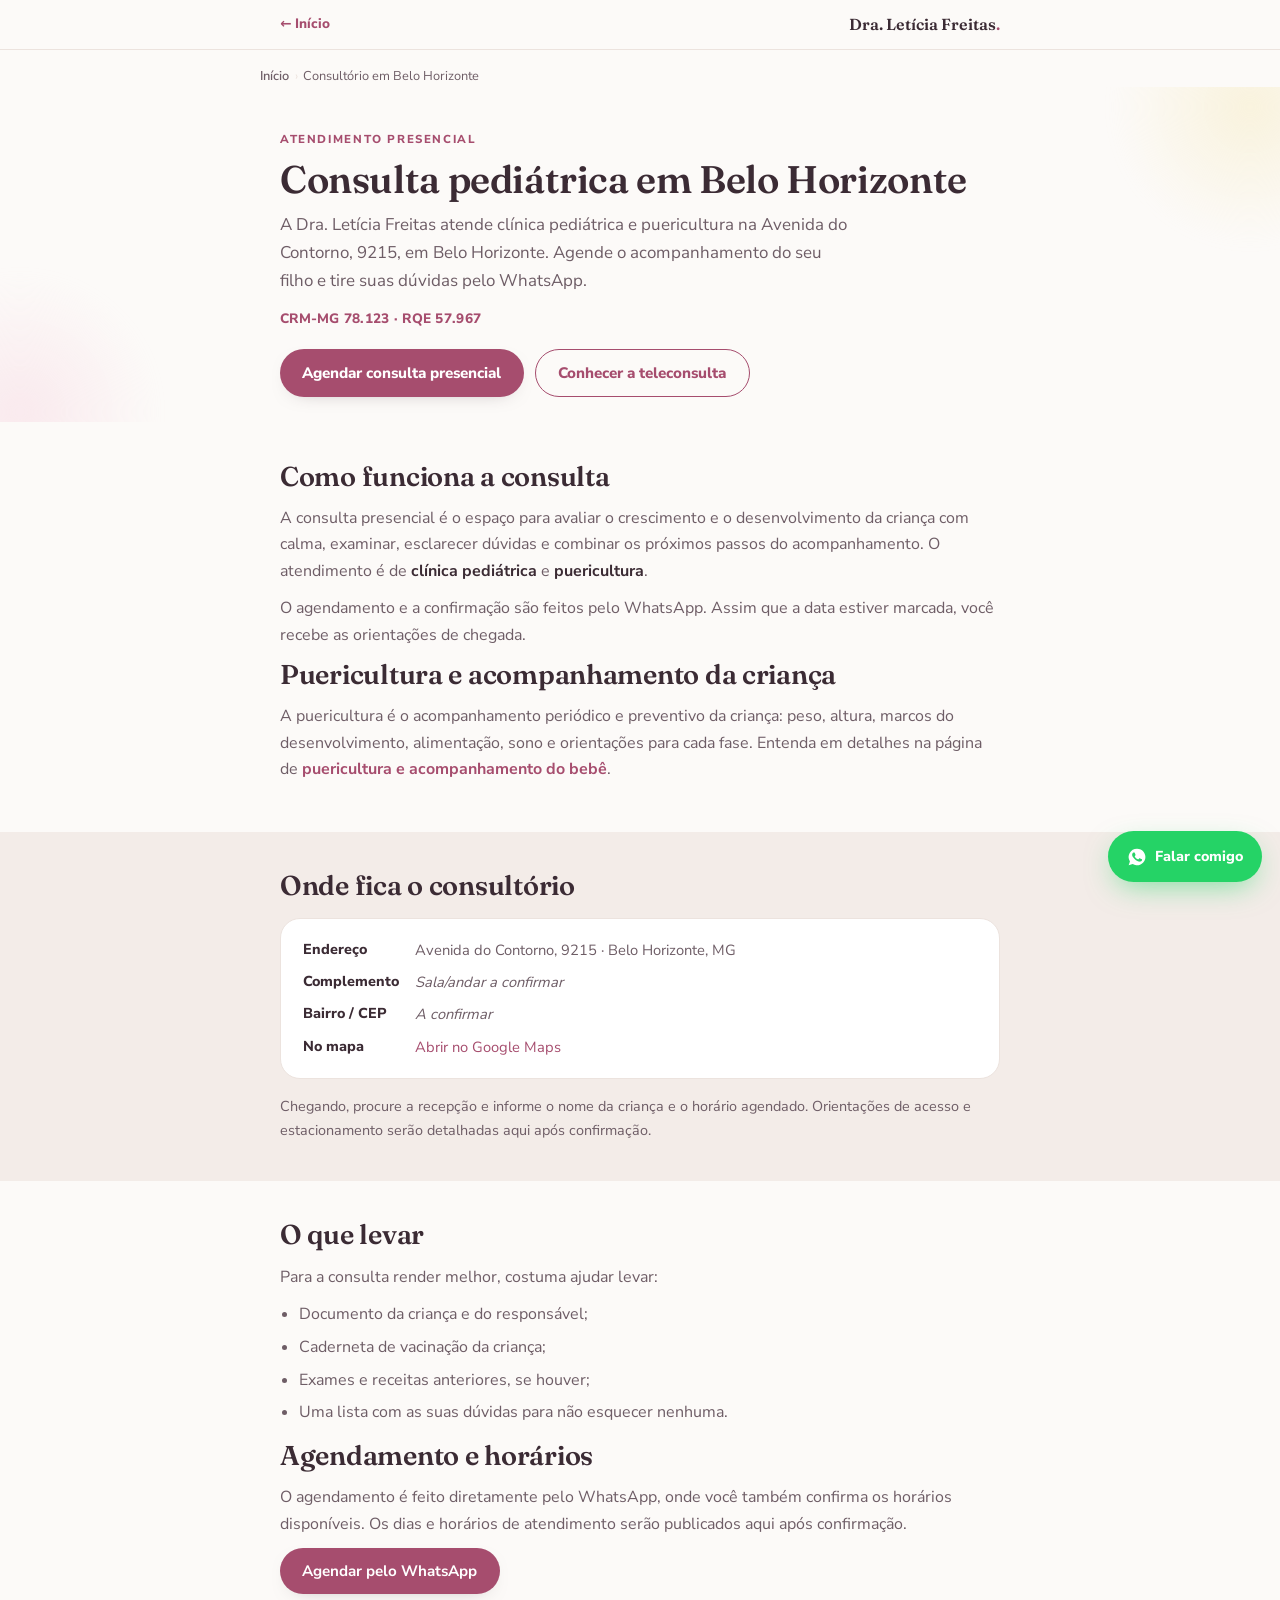
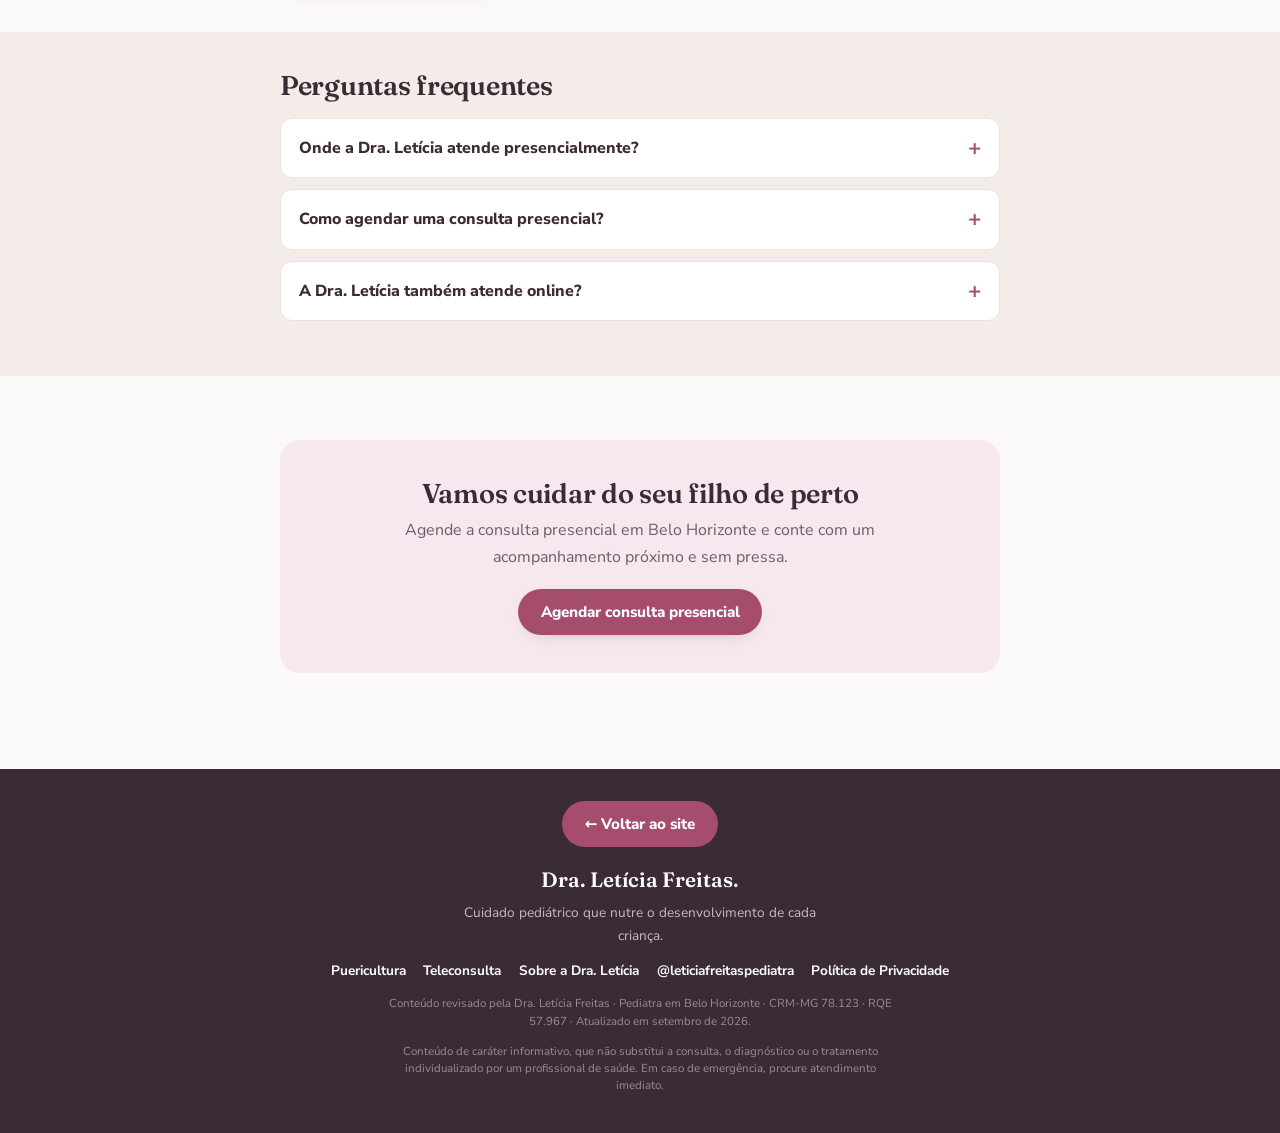
==== consultorio-pediatrico-belo-horizonte/index.html @ e13640ef "SEO/GEO: paginas de servico, Schema e favicon Novas paginas com URL limpa, cada uma para uma intenca" ====
<!DOCTYPE html>
<html lang="pt-BR">
<head>
<meta charset="UTF-8">
<meta name="viewport" content="width=device-width, initial-scale=1.0">
<title>Consulta Pediátrica em Belo Horizonte · Dra. Letícia Freitas</title>
<meta name="description" content="Clínica pediátrica e puericultura com a Dra. Letícia Freitas em Belo Horizonte, na Avenida do Contorno, 9215. Veja como funciona a consulta e agende.">
<meta name="author" content="Dra. Letícia Freitas">
<meta name="robots" content="index, follow, max-image-preview:large, max-snippet:-1">
<meta name="geo.region" content="BR-MG">
<meta name="geo.placename" content="Belo Horizonte">
<meta name="theme-color" content="#A64D6E">
<link rel="canonical" href="https://www.draleticiafreitas.com.br/consultorio-pediatrico-belo-horizonte/">
<link rel="icon" type="image/svg+xml" href="/favicon.svg">

<meta http-equiv="Content-Security-Policy" content="default-src 'self'; base-uri 'self'; object-src 'none'; img-src 'self' data:; style-src 'self' 'unsafe-inline'; font-src 'self'; script-src 'self'; connect-src 'self'; form-action 'self'">
<meta name="referrer" content="strict-origin-when-cross-origin">

<meta property="og:type" content="website">
<meta property="og:locale" content="pt_BR">
<meta property="og:site_name" content="Dra. Letícia Freitas · Pediatra">
<meta property="og:title" content="Consulta pediátrica em Belo Horizonte · Dra. Letícia Freitas">
<meta property="og:description" content="Clínica pediátrica e puericultura na Avenida do Contorno, 9215, em Belo Horizonte. Veja como funciona a consulta e agende.">
<meta property="og:url" content="https://www.draleticiafreitas.com.br/consultorio-pediatrico-belo-horizonte/">
<meta property="og:image" content="https://www.draleticiafreitas.com.br/og-image.png">

<link rel="stylesheet" href="/fonts.css">
<link rel="stylesheet" href="/paginas.css">

<script type="application/ld+json">
{
 "@context":"https://schema.org",
 "@graph":[
  {
   "@type":["MedicalWebPage"],
   "@id":"https://www.draleticiafreitas.com.br/consultorio-pediatrico-belo-horizonte/#page",
   "url":"https://www.draleticiafreitas.com.br/consultorio-pediatrico-belo-horizonte/",
   "name":"Consulta pediátrica em Belo Horizonte",
   "inLanguage":"pt-BR",
   "isPartOf":{"@type":"WebSite","name":"Dra. Letícia Freitas · Pediatra em Belo Horizonte","url":"https://www.draleticiafreitas.com.br/"},
   "about":{"@id":"https://www.draleticiafreitas.com.br/#pediatra"},
   "lastReviewed":"2026-09-16",
   "reviewedBy":{"@type":"Person","name":"Dra. Letícia Freitas","identifier":[{"@type":"PropertyValue","propertyID":"CRM-MG","value":"78123"},{"@type":"PropertyValue","propertyID":"RQE","value":"57967"}]}
  },
  {
   "@type":["Physician","MedicalBusiness"],
   "@id":"https://www.draleticiafreitas.com.br/#pediatra",
   "name":"Dra. Letícia Freitas · Pediatra",
   "medicalSpecialty":"https://schema.org/Pediatric",
   "url":"https://www.draleticiafreitas.com.br/",
   "image":"https://www.draleticiafreitas.com.br/leticia.jpg",
   "address":{"@type":"PostalAddress","streetAddress":"Avenida do Contorno, 9215","addressLocality":"Belo Horizonte","addressRegion":"MG","addressCountry":"BR"},
   "areaServed":[{"@type":"City","name":"Belo Horizonte"},{"@type":"AdministrativeArea","name":"Minas Gerais"}],
   "sameAs":["https://www.instagram.com/leticiafreitaspediatra/","https://maps.app.goo.gl/YKoZpbCPd6NuQTxb8"],
   "identifier":[{"@type":"PropertyValue","propertyID":"CRM-MG","value":"78123"},{"@type":"PropertyValue","propertyID":"RQE","value":"57967"}]
  },
  {
   "@type":"Service",
   "@id":"https://www.draleticiafreitas.com.br/consultorio-pediatrico-belo-horizonte/#servico",
   "name":"Consulta pediátrica presencial em Belo Horizonte",
   "serviceType":"Consulta pediátrica e puericultura",
   "url":"https://www.draleticiafreitas.com.br/consultorio-pediatrico-belo-horizonte/",
   "provider":{"@id":"https://www.draleticiafreitas.com.br/#pediatra"},
   "areaServed":{"@type":"City","name":"Belo Horizonte"}
  },
  {
   "@type":"BreadcrumbList",
   "itemListElement":[
     {"@type":"ListItem","position":1,"name":"Início","item":"https://www.draleticiafreitas.com.br/"},
     {"@type":"ListItem","position":2,"name":"Consultório em Belo Horizonte","item":"https://www.draleticiafreitas.com.br/consultorio-pediatrico-belo-horizonte/"}
   ]
  }
 ]
}
</script>
</head>
<body>
<a class="skip" href="#conteudo">Pular para o conteúdo</a>

<header class="topbar">
  <div class="topbar__inner">
    <a class="back" href="/">← Início</a>
    <a class="wordmark" href="/">Dra. Letícia Freitas<span>.</span></a>
  </div>
</header>

<nav class="wrap breadcrumb" aria-label="Trilha de navegação">
  <a href="/">Início</a><span>›</span>Consultório em Belo Horizonte
</nav>

<main id="conteudo">
  <section class="hero">
    <div class="hero__blob b1"></div>
    <div class="hero__blob b2"></div>
    <div class="wrap">
      <span class="eyebrow">Atendimento presencial</span>
      <h1>Consulta pediátrica em Belo Horizonte</h1>
      <p class="lead">A Dra. Letícia Freitas atende clínica pediátrica e puericultura na Avenida do Contorno, 9215, em Belo Horizonte. Agende o acompanhamento do seu filho e tire suas dúvidas pelo WhatsApp.</p>
      <p class="ident">CRM-MG 78.123 · RQE 57.967</p>
      <div class="cta-row">
        <a class="btn btn-primary" href="https://wa.me/5531999188888?text=Ol%C3%A1!%20Gostaria%20de%20agendar%20uma%20consulta%20pedi%C3%A1trica%20presencial%20em%20BH" target="_blank" rel="noopener">Agendar consulta presencial</a>
        <a class="btn btn-ghost" href="/teleconsulta-pediatrica/">Conhecer a teleconsulta</a>
      </div>
    </div>
  </section>

  <section class="section">
    <div class="wrap prose">
      <h2>Como funciona a consulta</h2>
      <p>A consulta presencial é o espaço para avaliar o crescimento e o desenvolvimento da criança com calma, examinar, esclarecer dúvidas e combinar os próximos passos do acompanhamento. O atendimento é de <b>clínica pediátrica</b> e <b>puericultura</b>.</p>
      <p>O agendamento e a confirmação são feitos pelo WhatsApp. Assim que a data estiver marcada, você recebe as orientações de chegada.</p>

      <h2>Puericultura e acompanhamento da criança</h2>
      <p>A puericultura é o acompanhamento periódico e preventivo da criança: peso, altura, marcos do desenvolvimento, alimentação, sono e orientações para cada fase. Entenda em detalhes na página de <a href="/puericultura/">puericultura e acompanhamento do bebê</a>.</p>
    </div>
  </section>

  <section class="section section--tint">
    <div class="wrap">
      <h2>Onde fica o consultório</h2>
      <div class="info">
        <dl>
          <dt>Endereço</dt><dd>Avenida do Contorno, 9215 · Belo Horizonte, MG</dd>
          <dt>Complemento</dt><dd class="pendente">Sala/andar a confirmar</dd>
          <dt>Bairro / CEP</dt><dd class="pendente">A confirmar</dd>
          <dt>No mapa</dt><dd><a href="https://maps.app.goo.gl/YKoZpbCPd6NuQTxb8" target="_blank" rel="noopener">Abrir no Google Maps</a></dd>
        </dl>
      </div>
      <p class="prose" style="color:var(--ink-soft);font-size:.9rem">Chegando, procure a recepção e informe o nome da criança e o horário agendado. Orientações de acesso e estacionamento serão detalhadas aqui após confirmação.</p>
    </div>
  </section>

  <section class="section">
    <div class="wrap prose">
      <h2>O que levar</h2>
      <p>Para a consulta render melhor, costuma ajudar levar:</p>
      <ul>
        <li>Documento da criança e do responsável;</li>
        <li>Caderneta de vacinação da criança;</li>
        <li>Exames e receitas anteriores, se houver;</li>
        <li>Uma lista com as suas dúvidas para não esquecer nenhuma.</li>
      </ul>

      <h2>Agendamento e horários</h2>
      <p>O agendamento é feito diretamente pelo WhatsApp, onde você também confirma os horários disponíveis. Os dias e horários de atendimento serão publicados aqui após confirmação.</p>
      <div class="cta-row">
        <a class="btn btn-primary" href="https://wa.me/5531999188888?text=Ol%C3%A1!%20Gostaria%20de%20agendar%20uma%20consulta%20pedi%C3%A1trica%20presencial%20em%20BH" target="_blank" rel="noopener">Agendar pelo WhatsApp</a>
      </div>
    </div>
  </section>

  <section class="section section--tint">
    <div class="wrap">
      <h2>Perguntas frequentes</h2>
      <div class="faq">
        <details>
          <summary>Onde a Dra. Letícia atende presencialmente?</summary>
          <div class="faq__a">Na Avenida do Contorno, 9215, em Belo Horizonte (MG). O complemento (sala/andar) e o CEP serão detalhados nesta página após confirmação.</div>
        </details>
        <details>
          <summary>Como agendar uma consulta presencial?</summary>
          <div class="faq__a">O agendamento é feito pelo WhatsApp: você fala com a Dra. Letícia, escolhem juntas o melhor horário e recebe a confirmação com as orientações de chegada.</div>
        </details>
        <details>
          <summary>A Dra. Letícia também atende online?</summary>
          <div class="faq__a">Sim. Além do presencial em Belo Horizonte, há atendimento por <a href="/teleconsulta-pediatrica/">teleconsulta</a> para famílias de todo o Brasil.</div>
        </details>
      </div>
    </div>
  </section>

  <section class="section">
    <div class="wrap">
      <div class="cta-final">
        <h2>Vamos cuidar do seu filho de perto</h2>
        <p>Agende a consulta presencial em Belo Horizonte e conte com um acompanhamento próximo e sem pressa.</p>
        <a class="btn btn-primary" href="https://wa.me/5531999188888?text=Ol%C3%A1!%20Gostaria%20de%20agendar%20uma%20consulta%20pedi%C3%A1trica%20presencial%20em%20BH" target="_blank" rel="noopener">Agendar consulta presencial</a>
      </div>
    </div>
  </section>
</main>

<footer class="foot">
  <a class="btn" href="/">← Voltar ao site</a>
  <div class="foot-brand">Dra. Letícia Freitas<span class="dot">.</span></div>
  <p class="foot-tag">Cuidado pediátrico que nutre o desenvolvimento de cada criança.</p>
  <div class="foot-links">
    <a href="/puericultura/">Puericultura</a>
    <a href="/teleconsulta-pediatrica/">Teleconsulta</a>
    <a href="/sobre-dra-leticia-freitas/">Sobre a Dra. Letícia</a>
    <a href="https://www.instagram.com/leticiafreitaspediatra/" target="_blank" rel="noopener">@leticiafreitaspediatra</a>
    <a href="/privacidade.html">Política de Privacidade</a>
  </div>
  <p class="aviso">Conteúdo revisado pela Dra. Letícia Freitas · Pediatra em Belo Horizonte · CRM-MG 78.123 · RQE 57.967 · Atualizado em setembro de 2026.</p>
  <p class="aviso">Conteúdo de caráter informativo, que não substitui a consulta, o diagnóstico ou o tratamento individualizado por um profissional de saúde. Em caso de emergência, procure atendimento imediato.</p>
</footer>

<a class="wa-float" href="https://wa.me/5531999188888?text=Ol%C3%A1!%20Vim%20pela%20p%C3%A1gina%20do%20consult%C3%B3rio" target="_blank" rel="noopener" aria-label="Falar no WhatsApp">
  <svg viewBox="0 0 24 24" fill="currentColor"><path d="M12 2a10 10 0 00-8.5 15.3L2 22l4.8-1.5A10 10 0 1012 2zm5.8 14.2c-.24.68-1.4 1.3-1.94 1.34-.5.04-1.13.06-1.83-.11a8.4 8.4 0 01-1.66-.62c-2.92-1.26-4.83-4.2-4.98-4.4-.15-.2-1.2-1.6-1.2-3.05s.76-2.16 1.03-2.46c.27-.3.59-.37.79-.37h.57c.18 0 .43-.07.67.51.24.6.83 2.05.9 2.2.07.15.12.32.02.52-.1.2-.15.32-.3.5l-.44.51c-.15.15-.3.31-.13.6.17.3.75 1.23 1.6 2 1.1.98 2.03 1.28 2.32 1.43.3.15.47.12.64-.07.17-.2.73-.86.93-1.15.2-.3.4-.25.67-.15.27.1 1.72.81 2 .96.3.15.5.22.56.35.07.12.07.72-.17 1.4z"/></svg>
  Falar comigo
</a>
</body>
</html>
---- fonts.css ----
/* Fontes auto-hospedadas (Fraunces + Nunito Sans, variaveis, subconjunto latin) — privacidade (LGPD) e performance */
@font-face{
  font-family:'Fraunces';
  font-style:normal;
  font-weight:400 700;
  font-display:swap;
  src:url(fonts/fraunces.woff2) format('woff2');
  unicode-range:U+0000-00FF, U+0131, U+0152-0153, U+02BB-02BC, U+02C6, U+02DA, U+02DC, U+0304, U+0308, U+0329, U+2000-206F, U+20AC, U+2122, U+2191, U+2193, U+2212, U+2215, U+FEFF, U+FFFD;
}
@font-face{
  font-family:'Fraunces';
  font-style:italic;
  font-weight:400 700;
  font-display:swap;
  src:url(fonts/fraunces-italic.woff2) format('woff2');
  unicode-range:U+0000-00FF, U+0131, U+0152-0153, U+02BB-02BC, U+02C6, U+02DA, U+02DC, U+0304, U+0308, U+0329, U+2000-206F, U+20AC, U+2122, U+2191, U+2193, U+2212, U+2215, U+FEFF, U+FFFD;
}
@font-face{
  font-family:'Nunito Sans';
  font-style:normal;
  font-weight:400 800;
  font-display:swap;
  src:url(fonts/nunito-sans.woff2) format('woff2');
  unicode-range:U+0000-00FF, U+0131, U+0152-0153, U+02BB-02BC, U+02C6, U+02DA, U+02DC, U+0304, U+0308, U+0329, U+2000-206F, U+20AC, U+2122, U+2191, U+2193, U+2212, U+2215, U+FEFF, U+FFFD;
}
---- paginas.css ----
/* =========================================================
   paginas.css · estilo compartilhado das páginas de serviço
   (consultório, puericultura, teleconsulta, sobre)
   Mesma identidade da home: Fraunces + Nunito Sans, paleta accent.
   ========================================================= */
:root{
  --bg:#FCFAF8; --surface:#FFFFFF; --ink:#3B2B34; --ink-soft:#6E5D66;
  --line:#ECE3DE; --greige:#F3ECE8;
  --accent:#A64D6E; --accent-dk:#8A3B58; --accent-sf:#F7E7EE;
  --rosa:#F7D9E3; --azul:#CFE4F2; --verde:#D4E8D4; --amarelo:#F6EBC2;
  --wa:#25D366;
  --radius:20px; --radius-sm:12px;
  --shadow:0 14px 40px -22px rgba(59,43,52,.45);
  --shadow-sm:0 6px 20px -14px rgba(59,43,52,.5);
  --maxw:760px;
  --font-display:"Fraunces",Georgia,serif;
  --font-body:"Nunito Sans",system-ui,-apple-system,sans-serif;
}
*{box-sizing:border-box;margin:0;padding:0}
html{scroll-behavior:smooth}
body{font-family:var(--font-body);background:var(--bg);color:var(--ink);line-height:1.65;-webkit-font-smoothing:antialiased;overflow-x:hidden}
img{max-width:100%;display:block}
a{color:var(--accent);text-decoration:none}
a:hover{color:var(--accent-dk)}
.wrap{max-width:var(--maxw);margin:0 auto;padding:0 20px}
h1,h2,h3,h4{font-family:var(--font-display);font-weight:600;line-height:1.15;letter-spacing:-.01em}
.eyebrow{font-size:.72rem;font-weight:800;letter-spacing:.14em;text-transform:uppercase;color:var(--accent);display:inline-block;margin-bottom:.5rem}

/* Acessibilidade: pular para o conteúdo */
.skip{position:absolute;left:-999px;top:0;background:var(--accent);color:#fff;padding:.6rem 1rem;border-radius:0 0 10px 0;z-index:100}
.skip:focus{left:0}
a:focus-visible,button:focus-visible,summary:focus-visible{outline:3px solid var(--accent);outline-offset:3px;border-radius:6px}

/* Topbar */
.topbar{position:sticky;top:0;z-index:40;background:rgba(252,250,248,.9);backdrop-filter:blur(10px);border-bottom:1px solid var(--line)}
.topbar__inner{max-width:var(--maxw);margin:0 auto;padding:.7rem 20px;display:flex;align-items:center;justify-content:space-between;gap:1rem}
.back{display:inline-flex;align-items:center;gap:.4rem;font-weight:800;font-size:.85rem;color:var(--accent)}
.wordmark{font-family:var(--font-display);font-weight:600;font-size:1rem;color:var(--ink)}
.wordmark span{color:var(--accent)}
.topbar .btn-sm{padding:.5rem 1rem;font-size:.82rem}

/* Botões */
.btn{display:inline-flex;align-items:center;justify-content:center;gap:.5rem;padding:.85rem 1.4rem;border-radius:100px;font-weight:800;font-size:.95rem;line-height:1.2;text-align:center;transition:transform .18s ease,background .18s ease,box-shadow .18s ease;cursor:pointer;border:none;font-family:inherit}
.btn-primary{background:var(--accent);color:#fff;box-shadow:var(--shadow-sm)}
.btn-primary:hover{background:var(--accent-dk);color:#fff;transform:translateY(-2px)}
.btn-ghost{background:transparent;color:var(--accent);border:1.5px solid var(--accent)}
.btn-ghost:hover{background:var(--accent-sf);color:var(--accent-dk)}
.btn-block{width:100%}

/* Breadcrumb */
.breadcrumb{font-size:.8rem;color:var(--ink-soft);padding:1rem 0 0}
.breadcrumb a{color:var(--ink-soft);font-weight:600}
.breadcrumb a:hover{color:var(--accent)}
.breadcrumb span{margin:0 .35rem;color:var(--line)}

/* Rascunho para revisão médica */
.rascunho{background:var(--amarelo);color:#5a4a12;border:1.5px solid #e4cd7a;border-radius:var(--radius-sm);padding:.85rem 1.1rem;margin:1.2rem 0;font-size:.86rem;line-height:1.5}
.rascunho b{color:#5a4a12}

/* Hero */
.hero{position:relative;overflow:hidden;padding:2.4rem 0 1.6rem}
.hero__blob{position:absolute;width:280px;height:280px;filter:blur(8px);opacity:.5;z-index:0;border-radius:50%}
.hero__blob.b1{top:-120px;right:-110px;background:radial-gradient(circle,var(--amarelo),transparent 70%)}
.hero__blob.b2{bottom:-130px;left:-120px;background:radial-gradient(circle,var(--rosa),transparent 70%)}
.hero>.wrap{position:relative;z-index:1}
.hero h1{font-size:2rem;margin-bottom:.6rem}
.hero .lead{color:var(--ink-soft);font-size:1.06rem;max-width:34em;margin-bottom:.8rem}
.hero .ident{font-size:.85rem;font-weight:800;color:var(--accent);letter-spacing:.02em;margin-bottom:1.2rem}
.hero .cta-row{display:flex;flex-wrap:wrap;gap:.7rem}

/* Seções */
.section{padding:2.4rem 0}
.section--tint{background:var(--greige)}
.section h2{font-size:1.5rem;margin-bottom:.8rem}
.section h3{font-size:1.1rem;margin:1.3rem 0 .4rem}
.prose p{color:var(--ink-soft);margin:.7rem 0}
.prose ul{color:var(--ink-soft);margin:.6rem 0 .9rem 1.2rem}
.prose li{margin-bottom:.4rem}
.prose b{color:var(--ink)}
.prose a{font-weight:700}

/* Cartões (modalidades / serviços) */
.cards{display:grid;gap:1rem;margin:1.2rem 0}
@media(min-width:620px){.cards.two{grid-template-columns:1fr 1fr}}
.card{background:var(--surface);border:1px solid var(--line);border-radius:var(--radius);padding:1.3rem 1.4rem;box-shadow:var(--shadow-sm)}
.card h3{font-size:1.12rem;margin-bottom:.35rem}
.card p{color:var(--ink-soft);font-size:.92rem;margin-bottom:.8rem}
.card__ic{width:40px;height:40px;border-radius:11px;display:flex;align-items:center;justify-content:center;font-size:1.25rem;margin-bottom:.7rem;background:var(--accent-sf)}

/* Bloco de informações (endereço, etc.) */
.info{background:var(--surface);border:1px solid var(--line);border-radius:var(--radius);padding:1.2rem 1.4rem;margin:1rem 0}
.info dl{display:grid;grid-template-columns:auto 1fr;gap:.5rem 1rem}
.info dt{font-weight:800;color:var(--ink);font-size:.9rem}
.info dd{color:var(--ink-soft);font-size:.92rem}
.pendente{color:#8a7a2e;font-style:italic}

/* Passos */
.passos{display:grid;gap:.6rem;margin:1rem 0;counter-reset:step}
.passo{display:flex;gap:.8rem;align-items:flex-start;font-size:.95rem;color:var(--ink-soft)}
.passo::before{counter-increment:step;content:counter(step);flex-shrink:0;width:26px;height:26px;border-radius:50%;background:var(--accent);color:#fff;font-weight:800;font-size:.8rem;display:flex;align-items:center;justify-content:center}
.passo b{color:var(--ink)}

/* FAQ */
.faq{display:grid;gap:.7rem;margin:1rem 0}
.faq details{background:var(--surface);border:1px solid var(--line);border-radius:var(--radius-sm)}
.faq summary{list-style:none;cursor:pointer;padding:1rem 1.1rem;font-weight:800;font-size:1rem;color:var(--ink);display:flex;justify-content:space-between;align-items:center;gap:1rem}
.faq summary::-webkit-details-marker{display:none}
.faq summary::after{content:"+";font-size:1.4rem;line-height:1;color:var(--accent);font-weight:700;flex-shrink:0}
.faq details[open] summary{color:var(--accent-dk)}
.faq details[open] summary::after{content:"–"}
.faq__a{padding:0 1.1rem 1.1rem;color:var(--ink-soft);font-size:.94rem;line-height:1.55}

/* CTA final */
.cta-final{text-align:center;padding:2.4rem 20px;background:var(--accent-sf);border-radius:var(--radius);margin:1.6rem 0}
.cta-final h2{font-size:1.4rem;margin-bottom:.5rem}
.cta-final p{color:var(--ink-soft);margin-bottom:1.2rem;max-width:36em;margin-left:auto;margin-right:auto}

/* Rodapé padronizado */
.foot{background:var(--ink);color:#c9b9c1;padding:2rem 20px 2.4rem;text-align:center;font-size:.82rem;margin-top:2rem}
.foot .btn{background:var(--accent);color:#fff;margin-bottom:1rem}
.foot .btn:hover{background:var(--accent-dk)}
.foot .foot-brand{font-family:var(--font-display);font-weight:600;font-size:1.3rem;color:#fff;margin-bottom:.35rem}
.foot .foot-brand .dot{color:var(--rosa)}
.foot .foot-tag{font-size:.85rem;color:#c9b9c1;max-width:26em;margin:0 auto .8rem}
.foot .foot-links{display:flex;justify-content:center;gap:1.1rem;flex-wrap:wrap;margin-bottom:.6rem}
.foot .foot-links a{color:#fff;font-weight:700;font-size:.85rem}
.foot .aviso{font-size:.72rem;color:#9d8b93;margin-top:.8rem;line-height:1.5;max-width:520px;margin-left:auto;margin-right:auto}

/* WhatsApp flutuante */
.wa-float{position:fixed;bottom:18px;right:18px;z-index:50;background:var(--wa);color:#fff;border-radius:100px;padding:.85rem 1.2rem;display:flex;align-items:center;gap:.5rem;font-weight:800;font-size:.9rem;box-shadow:0 10px 30px -8px rgba(37,211,102,.6);transition:transform .2s ease}
.wa-float:hover{transform:scale(1.05);color:#fff}
.wa-float svg{width:20px;height:20px}

@media(min-width:680px){
  .hero h1{font-size:2.4rem}
  .section h2{font-size:1.7rem}
}
@media(prefers-reduced-motion:reduce){
  *{animation:none!important;transition:none!important;scroll-behavior:auto!important}
}
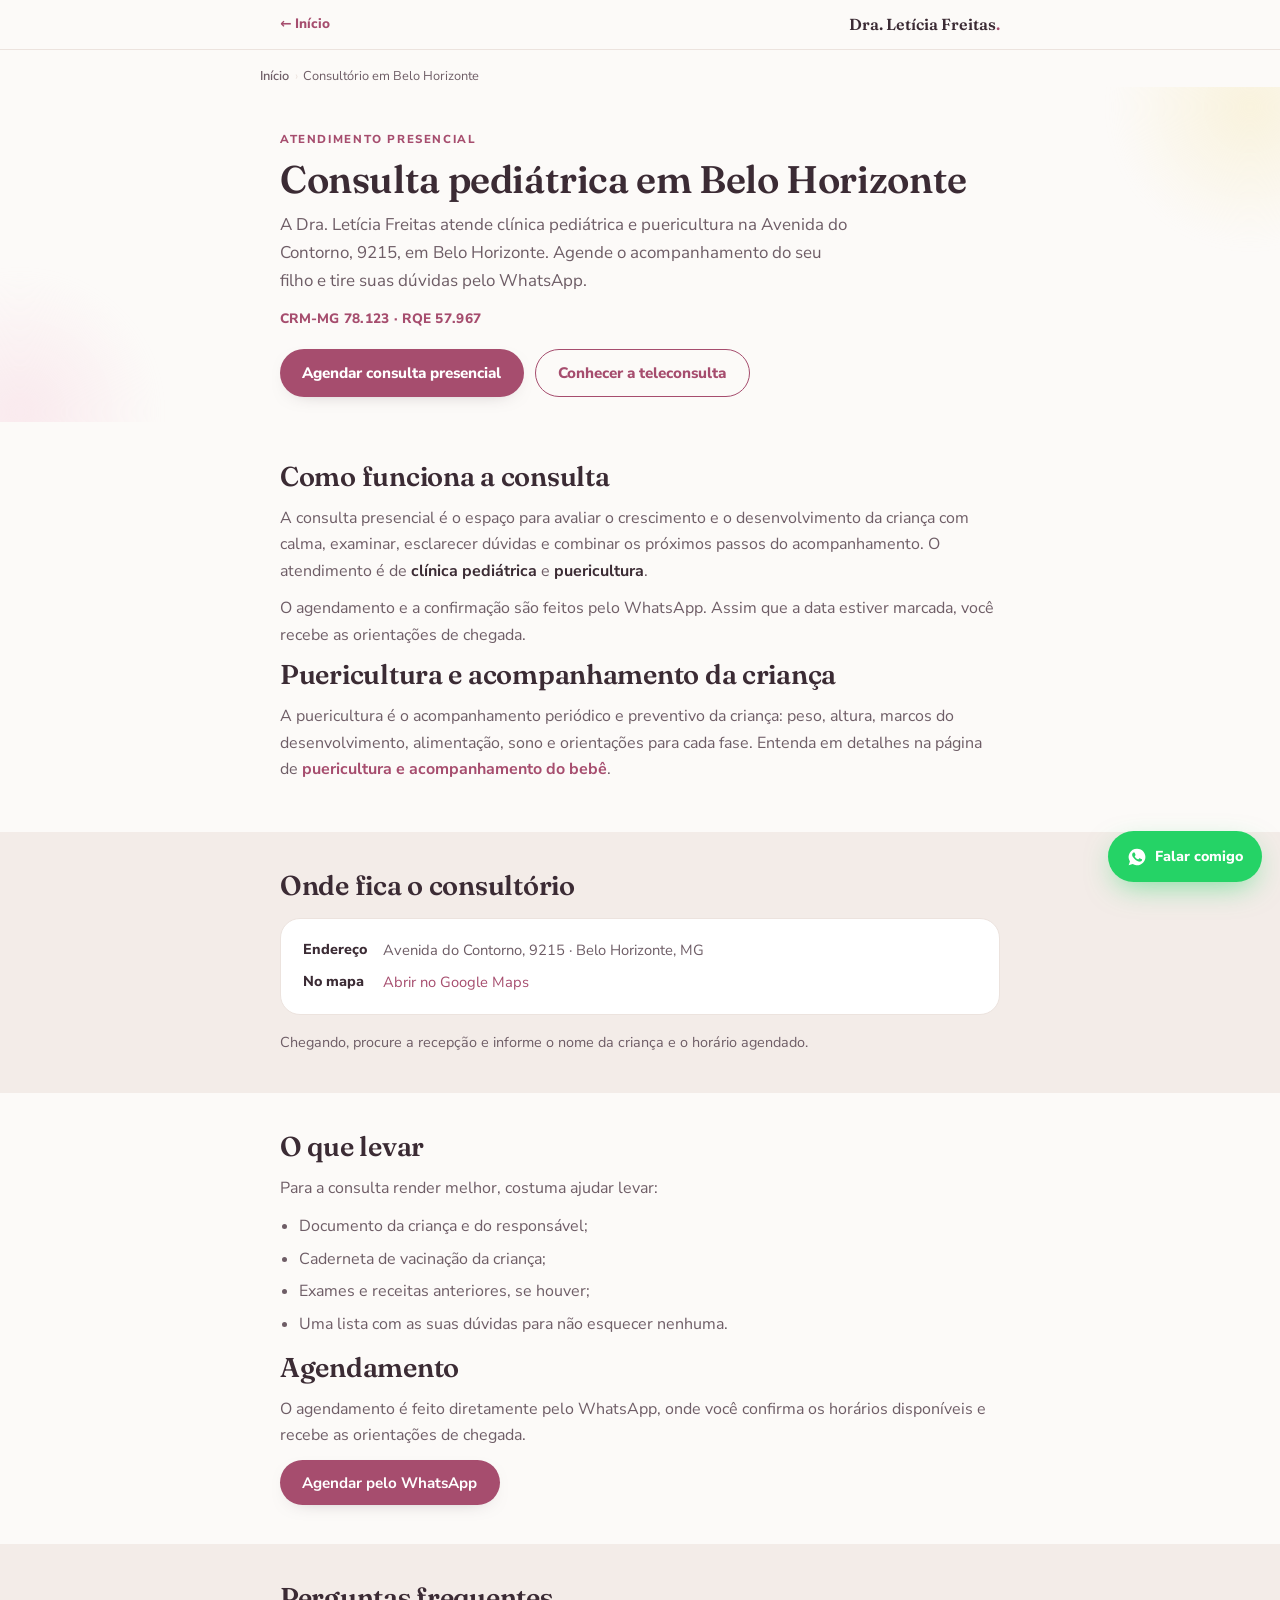
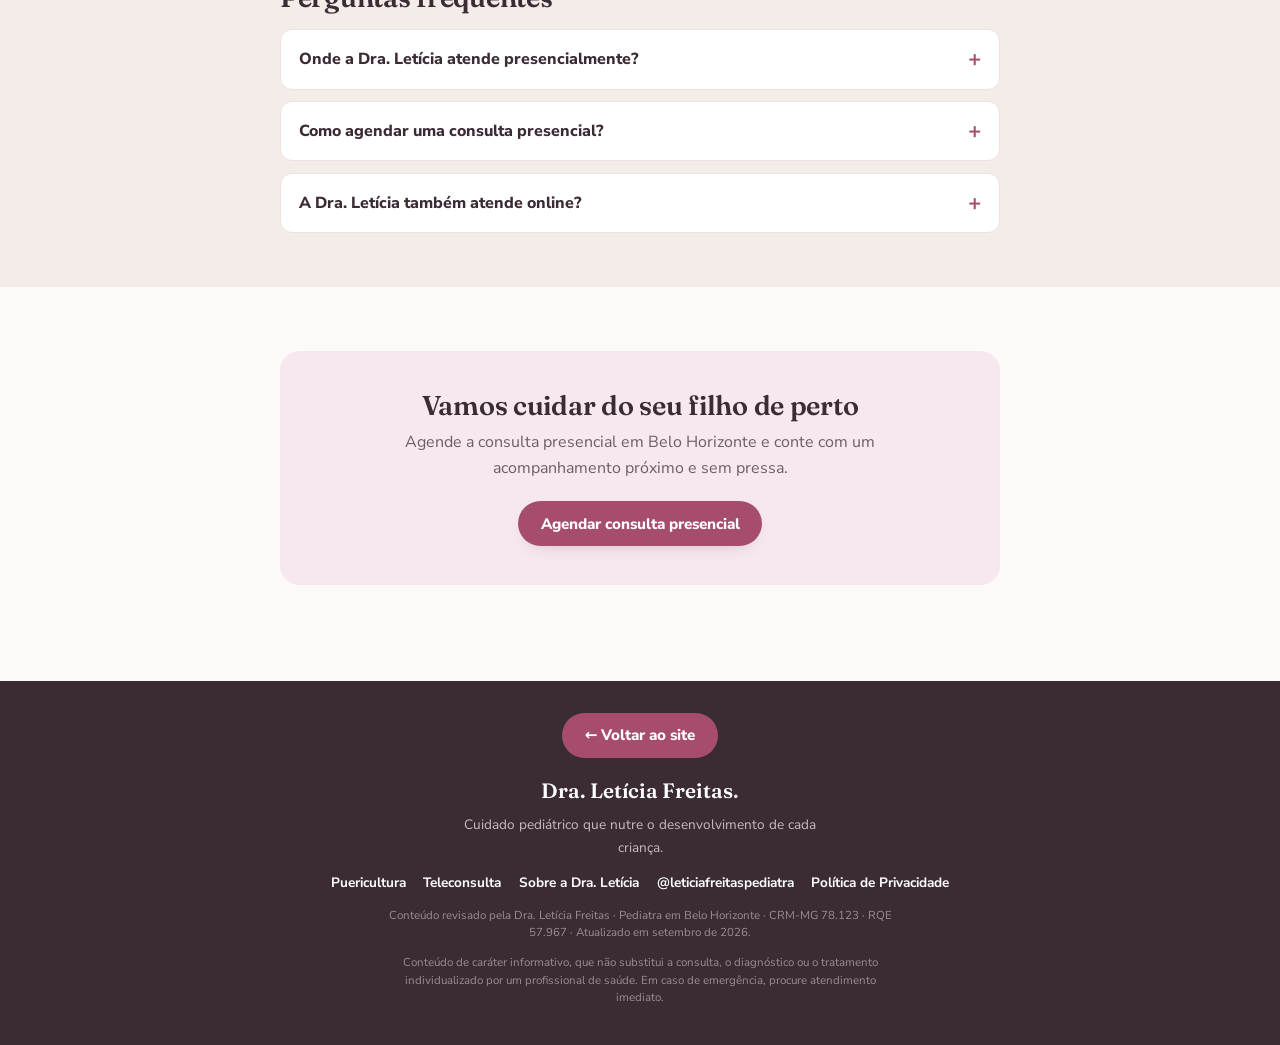
==== commit 6634ba47: "Paginas de servico: remove pendencias, dados validados pela medica Decisoes confirmadas pela Dra. Le" ====
--- a/consultorio-pediatrico-belo-horizonte/index.html
+++ b/consultorio-pediatrico-belo-horizonte/index.html
@@ -121,12 +121,10 @@
       <div class="info">
         <dl>
           <dt>Endereço</dt><dd>Avenida do Contorno, 9215 · Belo Horizonte, MG</dd>
-          <dt>Complemento</dt><dd class="pendente">Sala/andar a confirmar</dd>
-          <dt>Bairro / CEP</dt><dd class="pendente">A confirmar</dd>
           <dt>No mapa</dt><dd><a href="https://maps.app.goo.gl/YKoZpbCPd6NuQTxb8" target="_blank" rel="noopener">Abrir no Google Maps</a></dd>
         </dl>
       </div>
-      <p class="prose" style="color:var(--ink-soft);font-size:.9rem">Chegando, procure a recepção e informe o nome da criança e o horário agendado. Orientações de acesso e estacionamento serão detalhadas aqui após confirmação.</p>
+      <p class="prose" style="color:var(--ink-soft);font-size:.9rem">Chegando, procure a recepção e informe o nome da criança e o horário agendado.</p>
     </div>
   </section>
 
@@ -141,8 +139,8 @@
         <li>Uma lista com as suas dúvidas para não esquecer nenhuma.</li>
       </ul>
 
-      <h2>Agendamento e horários</h2>
-      <p>O agendamento é feito diretamente pelo WhatsApp, onde você também confirma os horários disponíveis. Os dias e horários de atendimento serão publicados aqui após confirmação.</p>
+      <h2>Agendamento</h2>
+      <p>O agendamento é feito diretamente pelo WhatsApp, onde você confirma os horários disponíveis e recebe as orientações de chegada.</p>
       <div class="cta-row">
         <a class="btn btn-primary" href="https://wa.me/5531999188888?text=Ol%C3%A1!%20Gostaria%20de%20agendar%20uma%20consulta%20pedi%C3%A1trica%20presencial%20em%20BH" target="_blank" rel="noopener">Agendar pelo WhatsApp</a>
       </div>
@@ -155,7 +153,7 @@
       <div class="faq">
         <details>
           <summary>Onde a Dra. Letícia atende presencialmente?</summary>
-          <div class="faq__a">Na Avenida do Contorno, 9215, em Belo Horizonte (MG). O complemento (sala/andar) e o CEP serão detalhados nesta página após confirmação.</div>
+          <div class="faq__a">Na Avenida do Contorno, 9215, em Belo Horizonte (MG). Você pode abrir o endereço diretamente no <a href="https://maps.app.goo.gl/YKoZpbCPd6NuQTxb8" target="_blank" rel="noopener">Google Maps</a>.</div>
         </details>
         <details>
           <summary>Como agendar uma consulta presencial?</summary>
